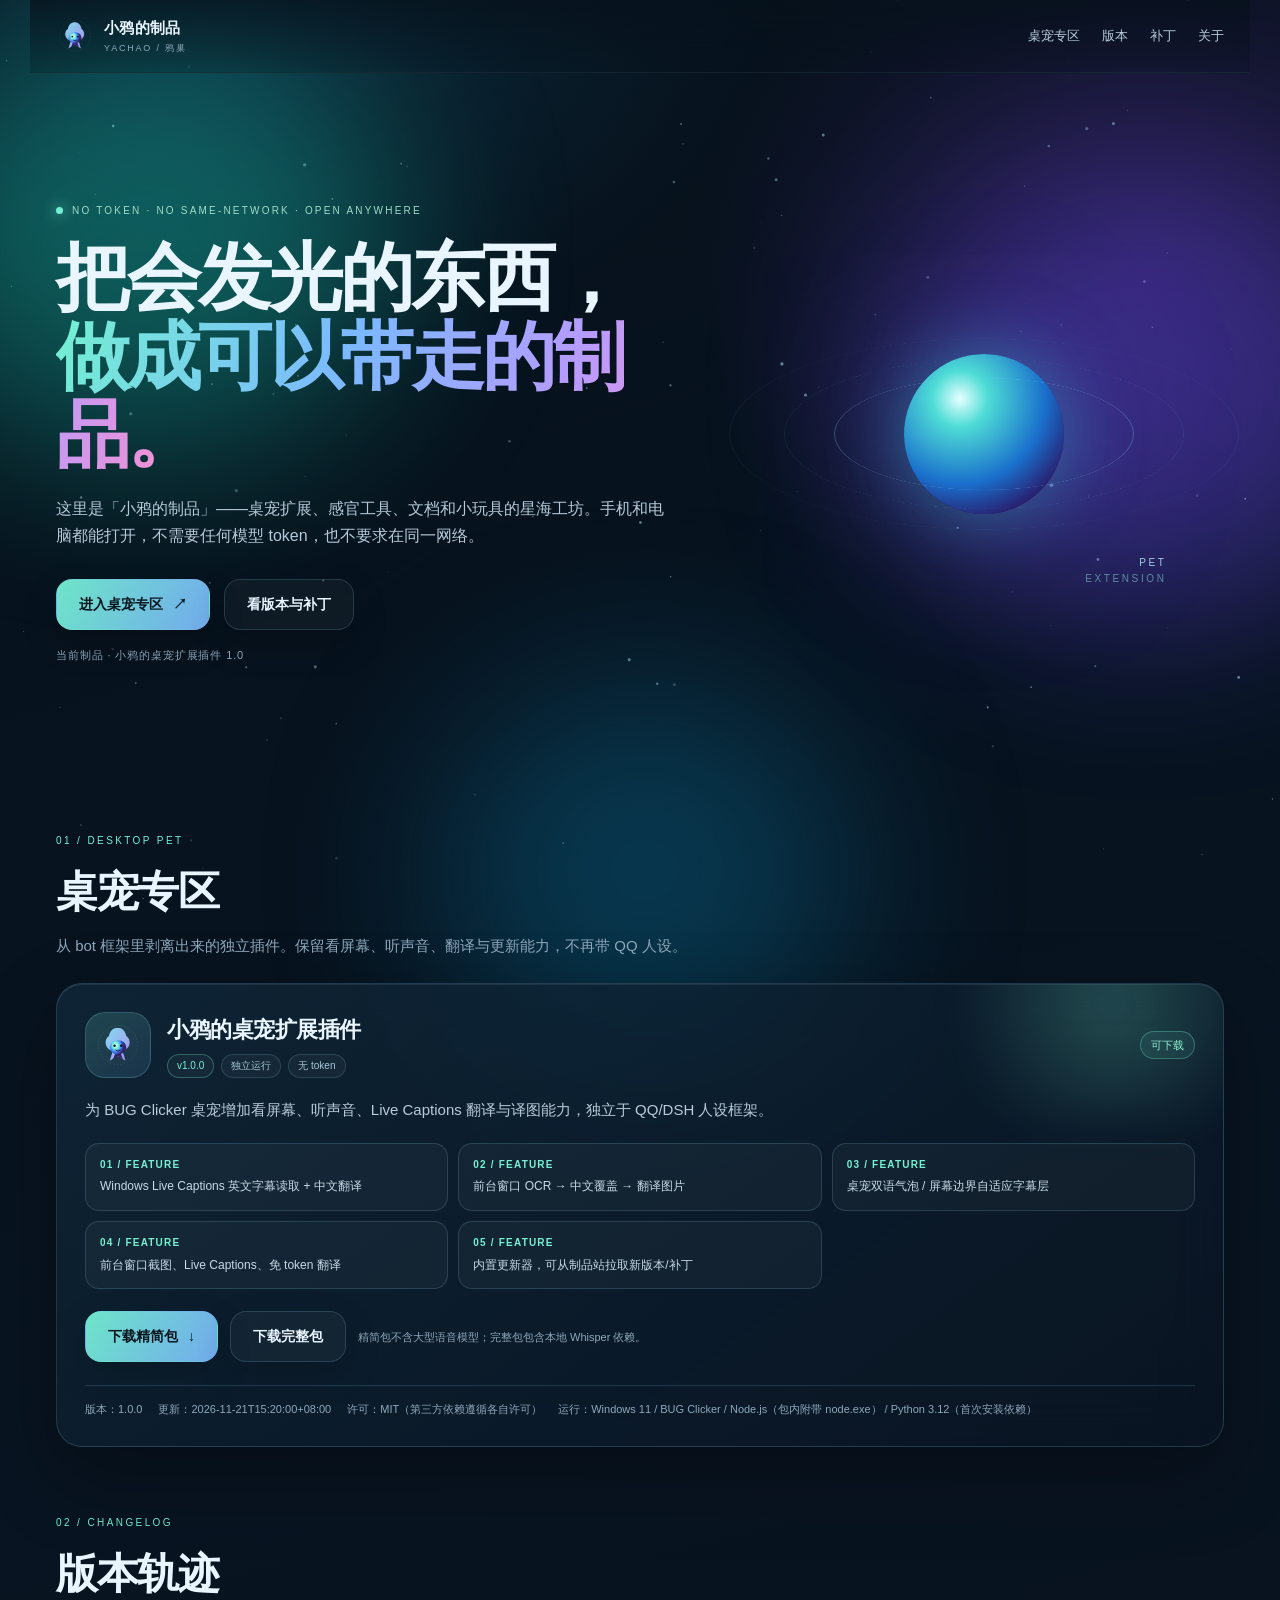
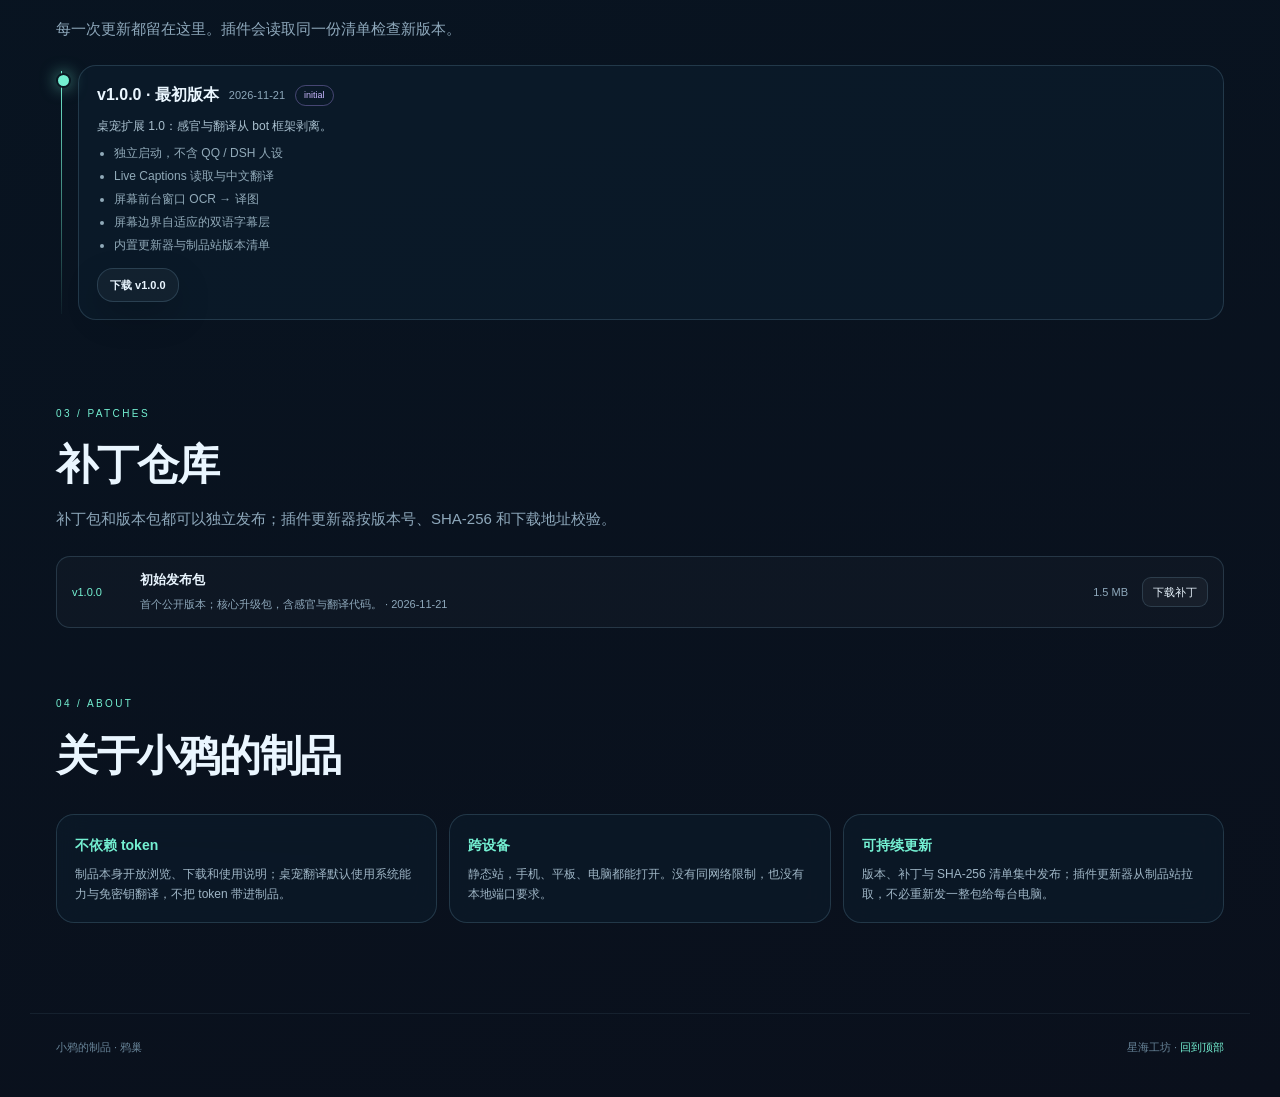
==== index.html @ c9c4d8b7 "deploy: 小鸦的制品 v1.0.0" ====
<!doctype html>
<html lang="zh-CN">
<head>
<meta charset="utf-8">
<meta name="viewport" content="width=device-width, initial-scale=1">
<title>小鸦的制品 · 鸦巢</title>
<meta name="description" content="小鸦的制品：桌宠扩展、感官工具与可带走的星海小物。无 token，手机和电脑都能打开。">
<link rel="icon" href="assets/logo.svg" type="image/svg+xml">
<link rel="stylesheet" href="styles.css">
</head>
<body>
<canvas id="stars" aria-hidden="true"></canvas>
<div class="aurora a1"></div><div class="aurora a2"></div><div class="aurora a3"></div>
<header class="nav">
  <a class="brand" href="#top"><img src="assets/logo.svg" alt=""><span>小鸦的制品<small>YACHAO / 鸦巢</small></span></a>
  <nav><a href="#pet">桌宠专区</a><a href="#versions">版本</a><a href="#patches">补丁</a><a href="#about">关于</a></nav>
</header>

<main id="top">
  <section class="hero">
    <div class="hero-copy">
      <div class="eyebrow"><span class="dot"></span>NO TOKEN · NO SAME-NETWORK · OPEN ANYWHERE</div>
      <h1>把会发光的东西，<br><em>做成可以带走的制品。</em></h1>
      <p class="lead">这里是「小鸦的制品」——桌宠扩展、感官工具、文档和小玩具的星海工坊。手机和电脑都能打开，不需要任何模型 token，也不要求在同一网络。</p>
      <div class="hero-actions">
        <a class="jelly primary" href="#pet">进入桌宠专区 <span>↗</span></a>
        <a class="jelly ghost" href="#versions">看版本与补丁</a>
      </div>
      <div class="micro">当前制品 · 小鸦的桌宠扩展插件 1.0</div>
    </div>
    <div class="hero-orb" aria-hidden="true">
      <div class="orb-core"></div><div class="orb-ring r1"></div><div class="orb-ring r2"></div><div class="orb-ring r3"></div>
      <div class="orb-label">PET<br><span>EXTENSION</span></div>
    </div>
  </section>

  <section id="pet" class="section">
    <div class="section-head"><div class="kicker">01 / DESKTOP PET</div><h2>桌宠专区</h2><p>从 bot 框架里剥离出来的独立插件。保留看屏幕、听声音、翻译与更新能力，不再带 QQ 人设。</p></div>
    <article class="plugin-card jelly-card">
      <div class="plugin-glow"></div>
      <div class="plugin-top">
        <div class="plugin-mark"><img src="assets/logo.svg" alt=""></div>
        <div class="plugin-title"><h3 id="pluginName">小鸦的桌宠扩展插件</h3><div class="pills"><span class="pill version">v<span id="pluginVersion">1.0.0</span></span><span class="pill">独立运行</span><span class="pill">无 token</span></div></div>
        <div class="plugin-state" id="pluginState">可下载</div>
      </div>
      <p class="plugin-summary" id="pluginSummary"></p>
      <div class="feature-grid" id="featureGrid"></div>
      <div class="download-row">
        <a class="jelly primary" id="downloadLite" href="#">下载精简包 <span>↓</span></a>
        <a class="jelly ghost" id="downloadFull" href="#">下载完整包</a>
        <span class="hint">精简包不含大型语音模型；完整包包含本地 Whisper 依赖。</span>
      </div>
      <div class="plugin-meta" id="pluginMeta"></div>
    </article>
  </section>

  <section id="versions" class="section">
    <div class="section-head"><div class="kicker">02 / CHANGELOG</div><h2>版本轨迹</h2><p>每一次更新都留在这里。插件会读取同一份清单检查新版本。</p></div>
    <div class="timeline" id="versionTimeline"></div>
  </section>

  <section id="patches" class="section">
    <div class="section-head"><div class="kicker">03 / PATCHES</div><h2>补丁仓库</h2><p>补丁包和版本包都可以独立发布；插件更新器按版本号、SHA-256 和下载地址校验。</p></div>
    <div class="patch-list" id="patchList"></div>
  </section>

  <section id="about" class="section about">
    <div class="section-head"><div class="kicker">04 / ABOUT</div><h2>关于小鸦的制品</h2></div>
    <div class="about-grid">
      <div class="glass"><strong>不依赖 token</strong><p>制品本身开放浏览、下载和使用说明；桌宠翻译默认使用系统能力与免密钥翻译，不把 token 带进制品。</p></div>
      <div class="glass"><strong>跨设备</strong><p>静态站，手机、平板、电脑都能打开。没有同网络限制，也没有本地端口要求。</p></div>
      <div class="glass"><strong>可持续更新</strong><p>版本、补丁与 SHA-256 清单集中发布；插件更新器从制品站拉取，不必重新发一整包给每台电脑。</p></div>
    </div>
  </section>
</main>
<footer class="footer"><span>小鸦的制品 · 鸦巢</span><span>星海工坊 · <a href="#top">回到顶部</a></span></footer>
<script src="app.js"></script>
</body>
</html>
---- styles.css ----
:root{
  --bg:#06111b; --bg2:#0a1826; --text:#eaf6ff; --muted:#8ea8bb;
  --line:rgba(160,220,255,.16); --glass:rgba(12,30,46,.58);
  --aqua:#74f0d2; --blue:#7cb8ff; --violet:#b59cff; --pink:#ff8fca;
  --jelly:cubic-bezier(.2,1.7,.35,1); --smooth:cubic-bezier(.16,1,.3,1);
}
*{box-sizing:border-box}html{scroll-behavior:smooth}
body{margin:0;background:radial-gradient(900px 600px at 18% 0%,#0c2b3c 0%,transparent 60%),radial-gradient(800px 700px at 90% 10%,#241b45 0%,transparent 58%),linear-gradient(165deg,var(--bg),#081421 50%,#0a101c);color:var(--text);font:15px/1.65 -apple-system,"Segoe UI","Microsoft YaHei",sans-serif;overflow-x:hidden}
#stars{position:fixed;inset:0;width:100%;height:100%;z-index:-3;opacity:.75;pointer-events:none}
.aurora{position:fixed;border-radius:50%;filter:blur(90px);opacity:.35;z-index:-2;pointer-events:none;animation:drift 16s ease-in-out infinite alternate}
.a1{width:520px;height:420px;left:-120px;top:4%;background:#1ad9c0}.a2{width:520px;height:460px;right:-120px;top:18%;background:#684cff;animation-delay:-6s}.a3{width:420px;height:380px;left:34%;bottom:-160px;background:#0a7da8;animation-delay:-10s}
@keyframes drift{from{transform:translate3d(-20px,10px,0) scale(1)}to{transform:translate3d(30px,-20px,0) scale(1.12)}}
a{color:inherit;text-decoration:none}
.nav{position:sticky;top:0;z-index:20;display:flex;justify-content:space-between;align-items:center;gap:20px;max-width:1220px;margin:0 auto;padding:16px 26px;backdrop-filter:blur(18px);background:linear-gradient(180deg,rgba(6,17,27,.72),rgba(6,17,27,.18));border-bottom:1px solid rgba(160,220,255,.08)}
.brand{display:flex;align-items:center;gap:10px;font-weight:700;letter-spacing:.02em}.brand img{width:38px;height:38px}.brand small{display:block;font-size:9px;letter-spacing:.2em;color:var(--muted);font-weight:500}
.nav nav{display:flex;gap:22px;font-size:13px;color:#b8cddd}.nav nav a{transition:color .25s}.nav nav a:hover{color:var(--aqua)}
main{max-width:1220px;margin:0 auto;padding:0 26px 80px}
.hero{min-height:78vh;display:grid;grid-template-columns:1.15fr .85fr;align-items:center;gap:40px;padding:60px 0 40px}
.eyebrow{display:flex;align-items:center;gap:9px;font-size:10px;letter-spacing:.22em;color:#9fdcca;margin-bottom:20px}.dot{width:7px;height:7px;border-radius:50%;background:var(--aqua);box-shadow:0 0 14px var(--aqua);animation:pulse 2.2s infinite}
@keyframes pulse{50%{transform:scale(.55);opacity:.5}}
h1{font-size:clamp(38px,6vw,74px);line-height:1.06;letter-spacing:-.04em;margin:0 0 22px;font-weight:800}h1 em{font-style:normal;background:linear-gradient(110deg,var(--aqua),var(--blue) 42%,var(--violet) 72%,var(--pink));-webkit-background-clip:text;background-clip:text;color:transparent}
.lead{color:#b5c9d8;max-width:620px;font-size:16px}
.hero-actions{display:flex;gap:14px;flex-wrap:wrap;margin:30px 0 16px}
.jelly{display:inline-flex;align-items:center;gap:10px;padding:13px 22px;border-radius:16px;border:1px solid var(--line);font-weight:650;font-size:14px;transition:transform .45s var(--jelly),box-shadow .35s,background .3s;background:rgba(255,255,255,.06);box-shadow:0 14px 35px rgba(0,0,0,.18);will-change:transform}
.jelly:hover{transform:translateY(-3px) scale(1.035);box-shadow:0 18px 45px rgba(60,220,210,.16)}.jelly:active{transform:scale(.96)}
.jelly.primary{background:linear-gradient(120deg,rgba(116,240,210,.95),rgba(124,184,255,.92));color:#06151c;border-color:transparent}
.jelly.ghost{background:rgba(255,255,255,.035)}
.micro{font-size:11px;color:var(--muted);letter-spacing:.08em}
.hero-orb{position:relative;height:380px;display:flex;align-items:center;justify-content:center;animation:float 7s ease-in-out infinite}
@keyframes float{50%{transform:translateY(-14px)}}
.orb-core{position:absolute;width:160px;height:160px;border-radius:50%;background:radial-gradient(circle at 35% 28%,#eaffff,#61d7d2 18%,#266dba 55%,#281c5e 80%);box-shadow:0 0 80px rgba(80,220,220,.4),0 0 180px rgba(120,90,255,.35);filter:saturate(1.2)}
.orb-ring{position:absolute;border-radius:50%;border:1px solid rgba(160,230,255,.25);transform:rotateX(68deg)}
.r1{width:300px;height:300px;animation:spin 18s linear infinite}.r2{width:400px;height:400px;border-style:dashed;opacity:.5;animation:spin 26s linear infinite reverse}.r3{width:510px;height:510px;opacity:.25;animation:spin 40s linear infinite}
@keyframes spin{to{transform:rotateX(68deg) rotateZ(360deg)}}
.orb-label{position:absolute;bottom:36px;right:12%;font-size:10px;letter-spacing:.26em;color:#9ccfe0;text-align:right}.orb-label span{color:#5f8ba3}
.section{padding:58px 0 10px}.section-head{max-width:720px;margin-bottom:24px}.kicker{font-size:10px;letter-spacing:.24em;color:var(--aqua);margin-bottom:8px}.section h2{font-size:clamp(28px,3.4vw,42px);margin:0 0 8px;letter-spacing:-.03em}.section-head p{color:var(--muted);margin:0}
.plugin-card{position:relative;overflow:hidden;border-radius:26px;padding:28px;background:linear-gradient(145deg,rgba(16,40,58,.78),rgba(9,20,34,.74));border:1px solid var(--line);box-shadow:0 30px 80px rgba(0,0,0,.3),inset 0 1px 0 rgba(255,255,255,.08);backdrop-filter:blur(24px)}
.plugin-glow{position:absolute;width:420px;height:240px;right:-100px;top:-100px;background:radial-gradient(circle,rgba(116,240,210,.24),transparent 65%);filter:blur(20px);pointer-events:none}
.plugin-top{display:flex;align-items:center;gap:16px;position:relative}.plugin-mark{width:66px;height:66px;border-radius:20px;background:linear-gradient(145deg,rgba(116,240,210,.18),rgba(124,184,255,.12));border:1px solid rgba(160,230,255,.18);display:grid;place-items:center}.plugin-mark img{width:48px}
.plugin-title h3{margin:0 0 5px;font-size:22px;letter-spacing:-.02em}.pills{display:flex;gap:7px;flex-wrap:wrap}.pill{font-size:10px;color:#a8c8d8;border:1px solid var(--line);background:rgba(255,255,255,.04);padding:3px 9px;border-radius:999px}.pill.version{color:var(--aqua);border-color:rgba(116,240,210,.3)}
.plugin-state{margin-left:auto;font-size:11px;color:#8ef0d1;border:1px solid rgba(116,240,210,.3);border-radius:999px;padding:4px 10px;background:rgba(116,240,210,.08)}
.plugin-summary{position:relative;color:#b7ccd9;max-width:820px;margin:20px 0}
.feature-grid{display:grid;grid-template-columns:repeat(3,1fr);gap:10px;margin:18px 0 22px}.feature{background:rgba(255,255,255,.035);border:1px solid var(--line);border-radius:14px;padding:13px 14px;font-size:12px;color:#c7dbe6;transition:transform .4s var(--smooth),background .3s}.feature:hover{transform:translateY(-2px);background:rgba(255,255,255,.06)}.feature b{display:block;color:var(--aqua);font-size:10px;letter-spacing:.12em;margin-bottom:4px}
.download-row{display:flex;align-items:center;gap:12px;flex-wrap:wrap}.hint{font-size:11px;color:var(--muted)}
.plugin-meta{position:relative;border-top:1px solid var(--line);margin-top:22px;padding-top:14px;font-size:11px;color:var(--muted);display:flex;gap:16px;flex-wrap:wrap}
.timeline{position:relative;padding-left:22px}.timeline:before{content:"";position:absolute;left:5px;top:6px;bottom:6px;width:1px;background:linear-gradient(var(--aqua),rgba(116,240,210,.05))}
.v-item{position:relative;margin:0 0 18px}.v-item:before{content:"";position:absolute;left:-22px;top:8px;width:11px;height:11px;border-radius:50%;background:var(--aqua);box-shadow:0 0 16px rgba(116,240,210,.6);border:2px solid #0a1722}
.v-card{border:1px solid var(--line);background:rgba(13,31,47,.56);border-radius:18px;padding:16px 18px;transition:transform .45s var(--smooth),border-color .3s}.v-card:hover{transform:translateX(4px);border-color:rgba(116,240,210,.32)}
.v-head{display:flex;align-items:center;gap:10px;flex-wrap:wrap}.v-head h3{margin:0;font-size:16px}.v-date{font-size:11px;color:var(--muted)}.v-type{font-size:9px;border:1px solid rgba(181,156,255,.35);color:#c9b8ff;border-radius:999px;padding:2px 8px}
.v-card p{color:#a9c0cf;font-size:12px;margin:8px 0}.v-changes{margin:8px 0 0;padding-left:17px;color:#91aab9;font-size:12px}.v-changes li{margin:3px 0}
.patch-list{display:grid;gap:10px}.patch-row{display:flex;align-items:center;gap:14px;flex-wrap:wrap;border:1px solid var(--line);background:rgba(255,255,255,.025);border-radius:14px;padding:12px 15px;transition:transform .35s var(--smooth),background .3s}.patch-row:hover{transform:translateY(-2px);background:rgba(255,255,255,.05)}
.patch-id{font-size:11px;color:var(--aqua);min-width:54px}.patch-main{flex:1;min-width:220px}.patch-main strong{font-size:13px;display:block}.patch-main span{font-size:11px;color:var(--muted)}.patch-size{font-size:11px;color:var(--muted)}.patch-dl{font-size:11px;border:1px solid var(--line);padding:5px 10px;border-radius:9px;background:rgba(255,255,255,.04)}
.about-grid{display:grid;grid-template-columns:repeat(3,1fr);gap:12px}.glass{border:1px solid var(--line);border-radius:18px;padding:18px;background:rgba(13,31,47,.5);backdrop-filter:blur(16px)}.glass strong{font-size:14px;color:var(--aqua)}.glass p{font-size:12px;color:#9fb6c6;margin:7px 0 0}
.footer{max-width:1220px;margin:0 auto;padding:24px 26px 40px;display:flex;justify-content:space-between;color:#688498;font-size:11px;border-top:1px solid rgba(160,220,255,.08)}.footer a{color:var(--aqua)}
.reveal{opacity:0;transform:translateY(18px);transition:opacity .8s var(--smooth),transform .8s var(--smooth)}.reveal.in{opacity:1;transform:none}
@media(max-width:900px){.hero{grid-template-columns:1fr;min-height:auto;padding-top:40px}.hero-orb{height:280px;order:-1}.feature-grid,.about-grid{grid-template-columns:1fr}.plugin-top{align-items:flex-start;flex-wrap:wrap}.plugin-state{margin-left:0}.nav nav{gap:12px;font-size:12px}.brand small{display:none}}
@media(max-width:520px){main{padding:0 16px 60px}.nav{padding:12px 16px}.nav nav a:nth-child(3){display:none}.hero-actions .jelly{width:100%;justify-content:center}h1{font-size:42px}}
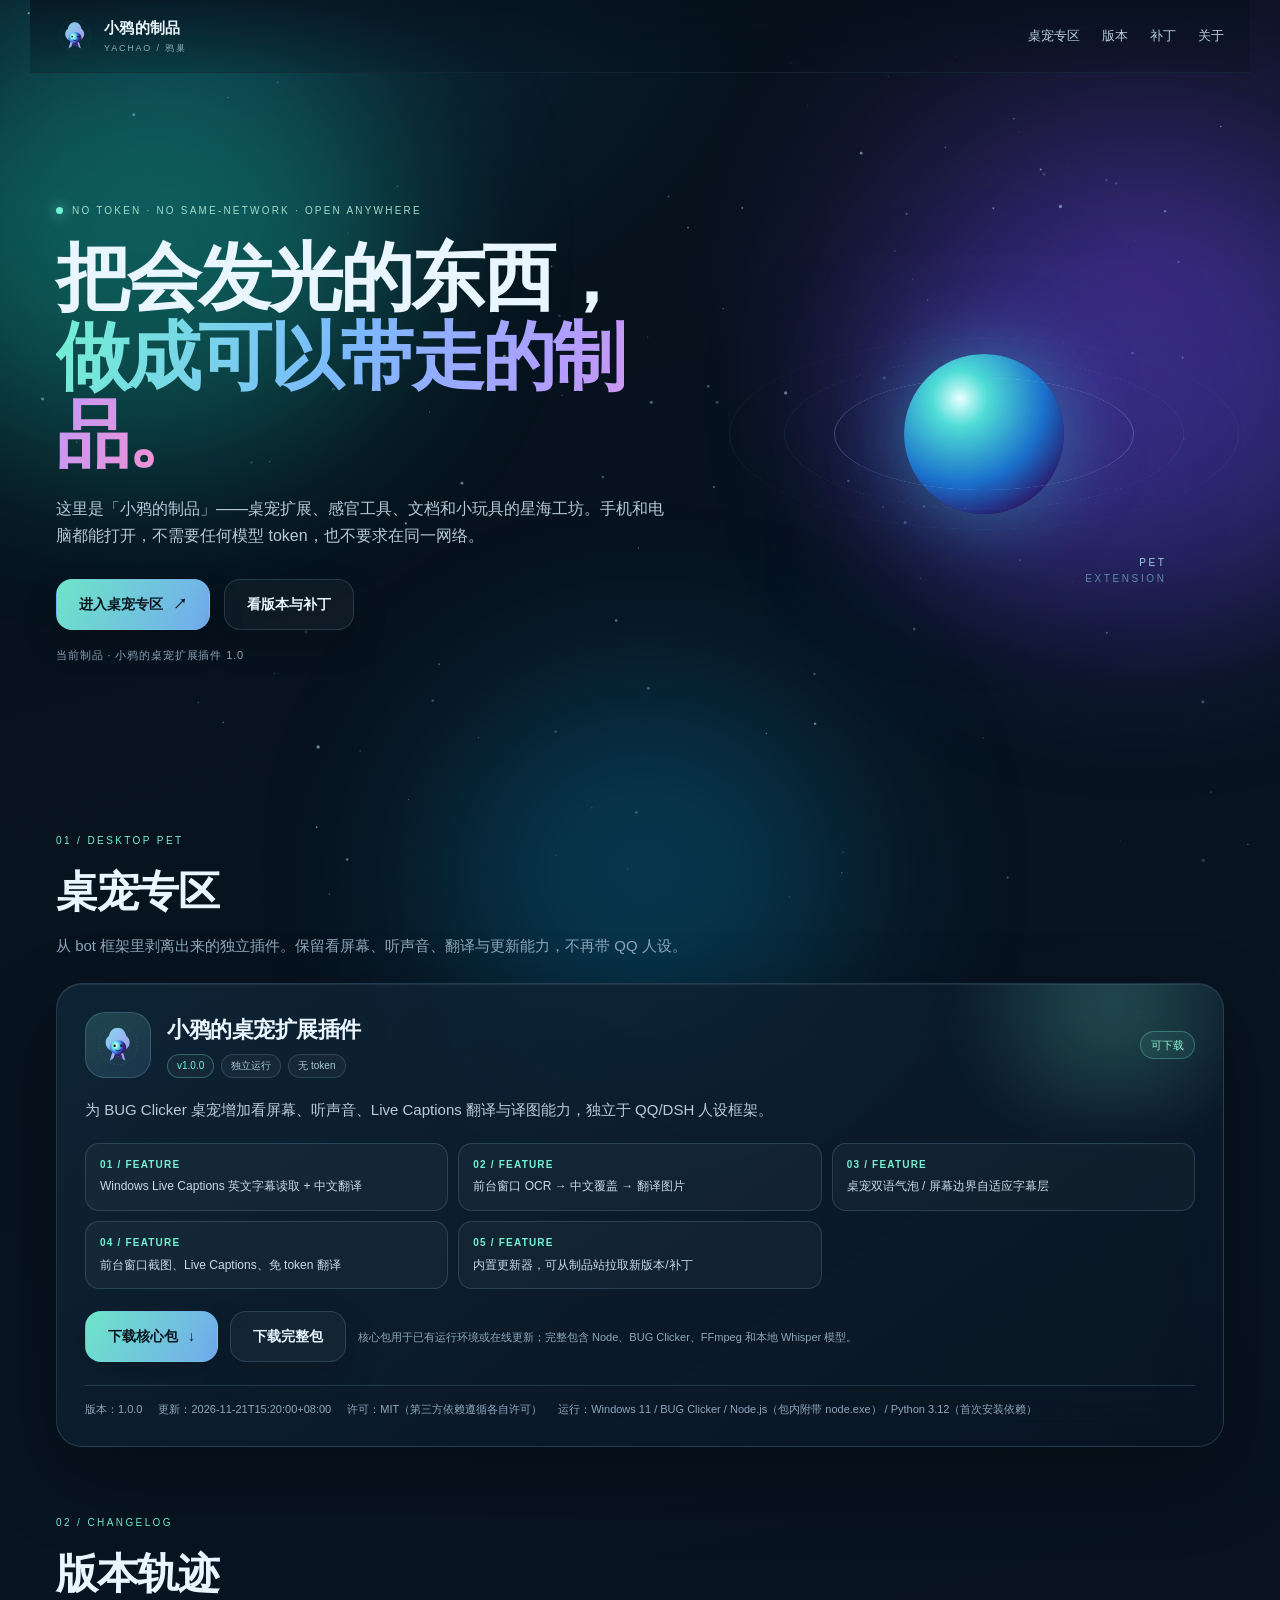
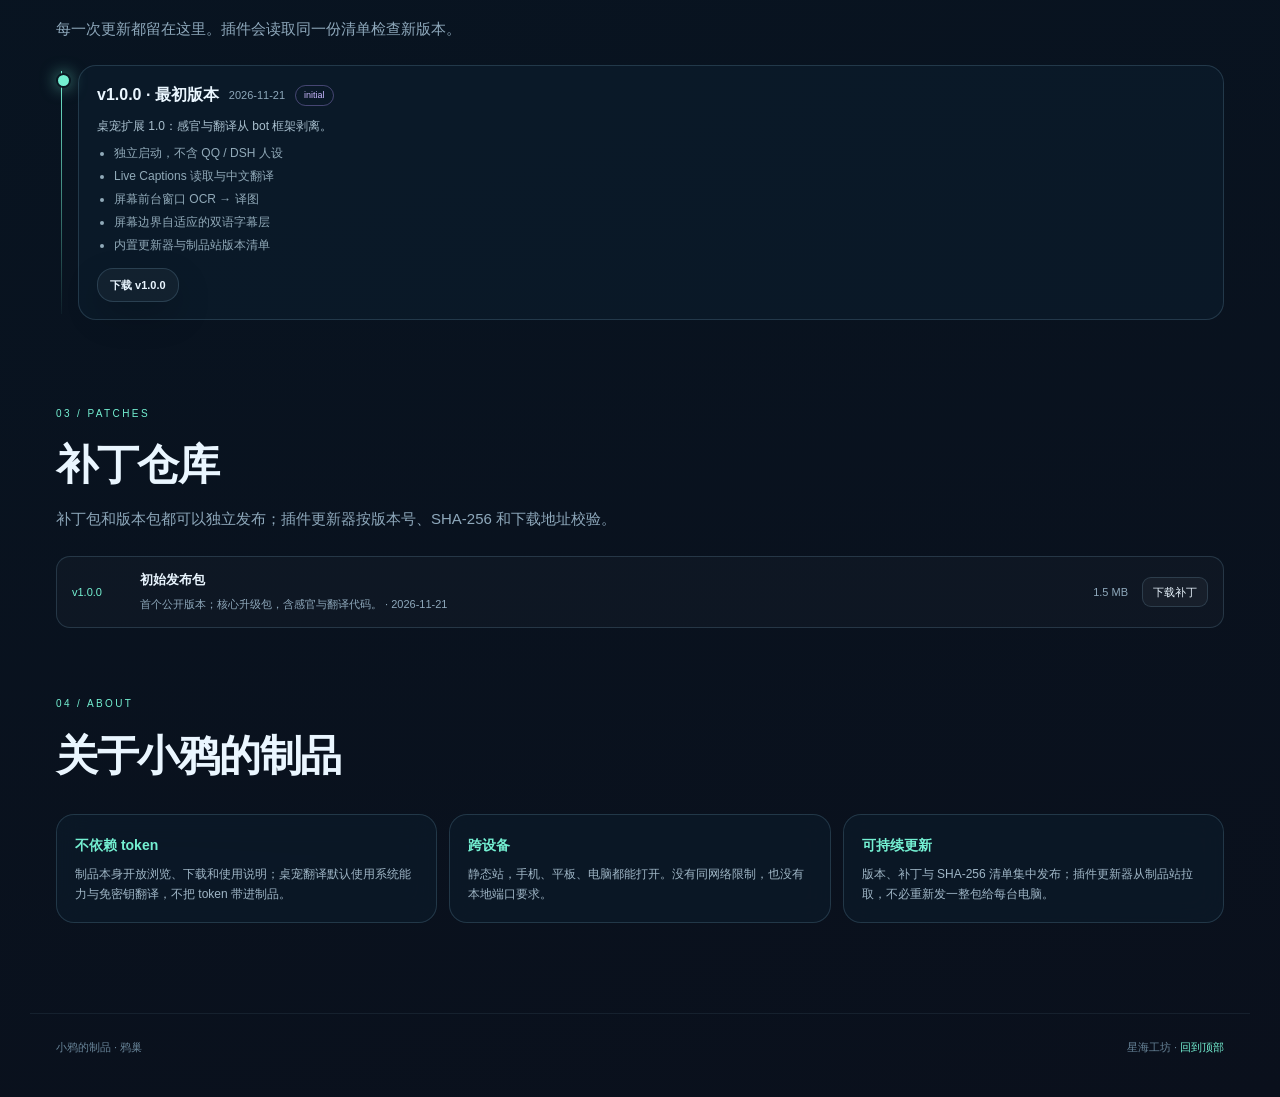
==== commit a9b85bce: "update: download labels" ====
--- a/index.html
+++ b/index.html
@@ -1,4 +1,4 @@
-<!doctype html>
+﻿<!doctype html>
 <html lang="zh-CN">
 <head>
 <meta charset="utf-8">
@@ -46,9 +46,9 @@
       <p class="plugin-summary" id="pluginSummary"></p>
       <div class="feature-grid" id="featureGrid"></div>
       <div class="download-row">
-        <a class="jelly primary" id="downloadLite" href="#">下载精简包 <span>↓</span></a>
+        <a class="jelly primary" id="downloadLite" href="#">下载核心包 <span>↓</span></a>
         <a class="jelly ghost" id="downloadFull" href="#">下载完整包</a>
-        <span class="hint">精简包不含大型语音模型；完整包包含本地 Whisper 依赖。</span>
+        <span class="hint">核心包用于已有运行环境或在线更新；完整包含 Node、BUG Clicker、FFmpeg 和本地 Whisper 模型。</span>
       </div>
       <div class="plugin-meta" id="pluginMeta"></div>
     </article>
@@ -77,3 +77,4 @@
 <script src="app.js"></script>
 </body>
 </html>
+
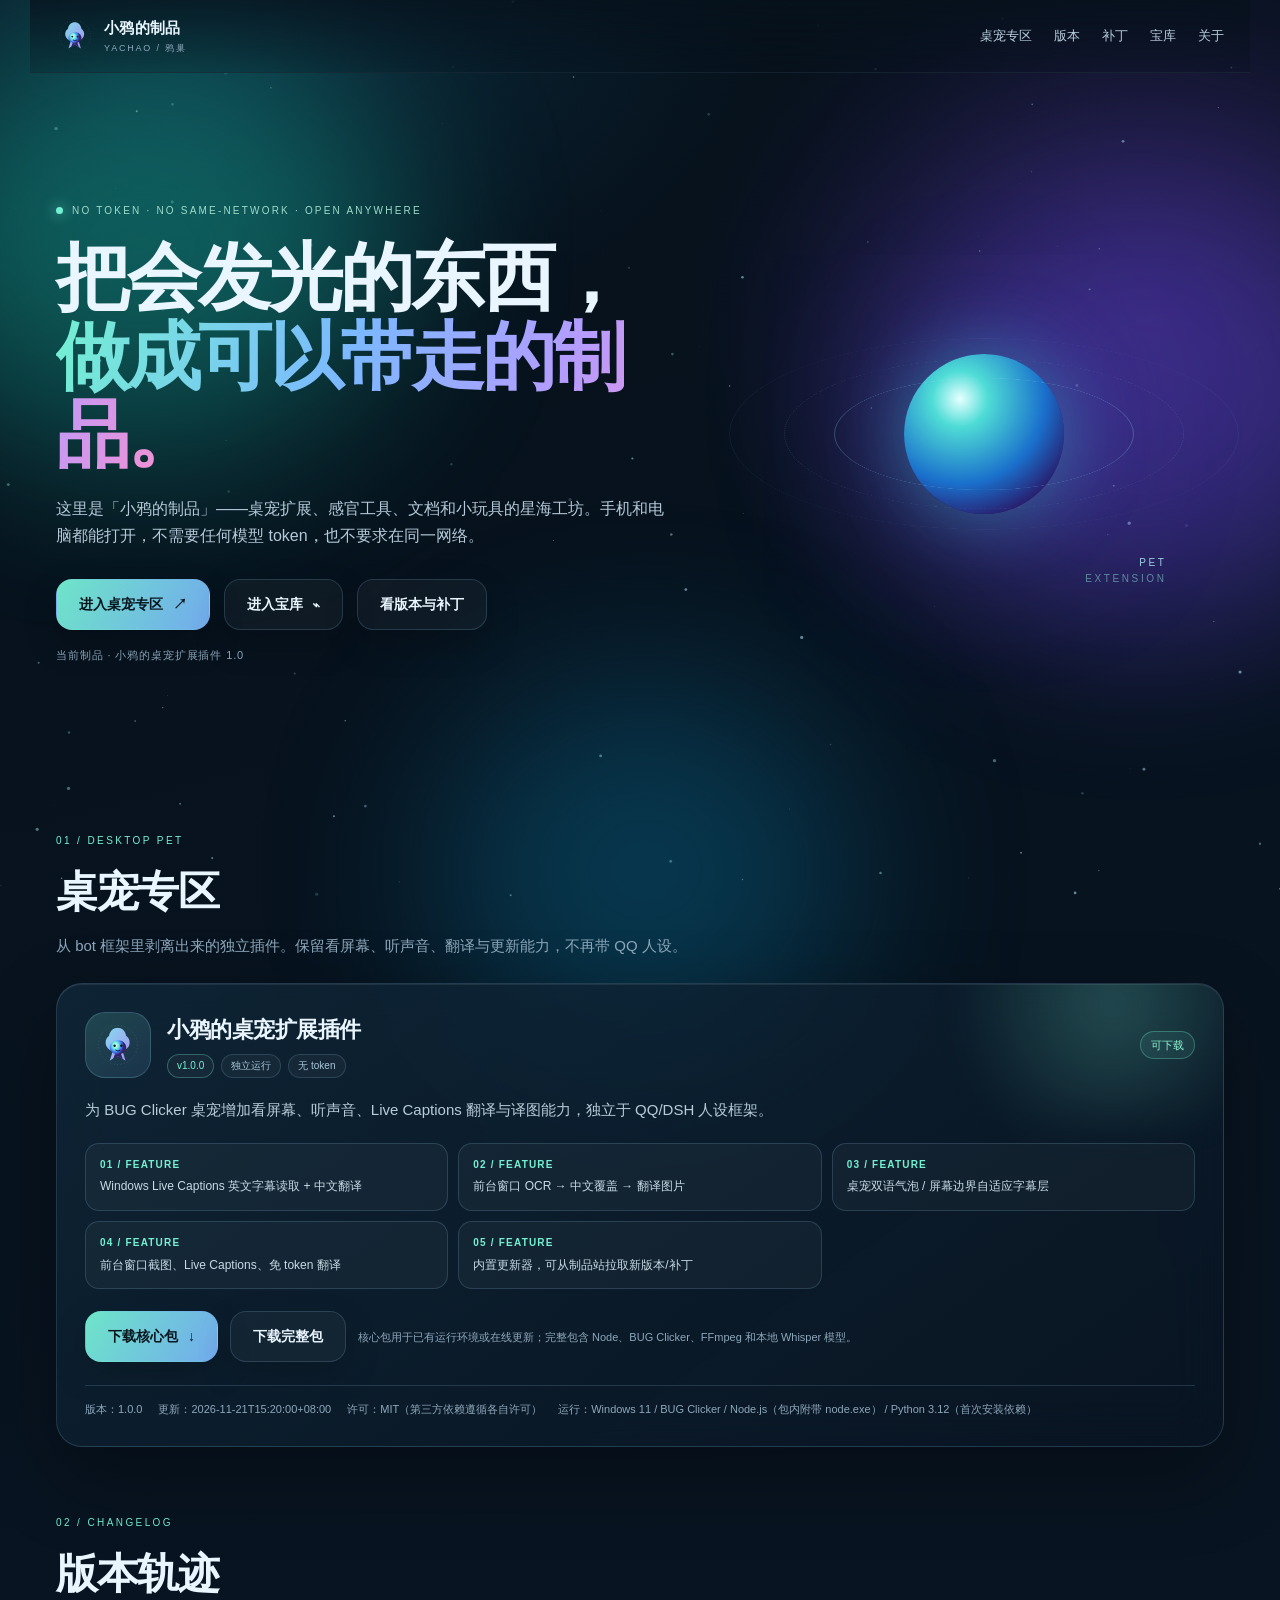
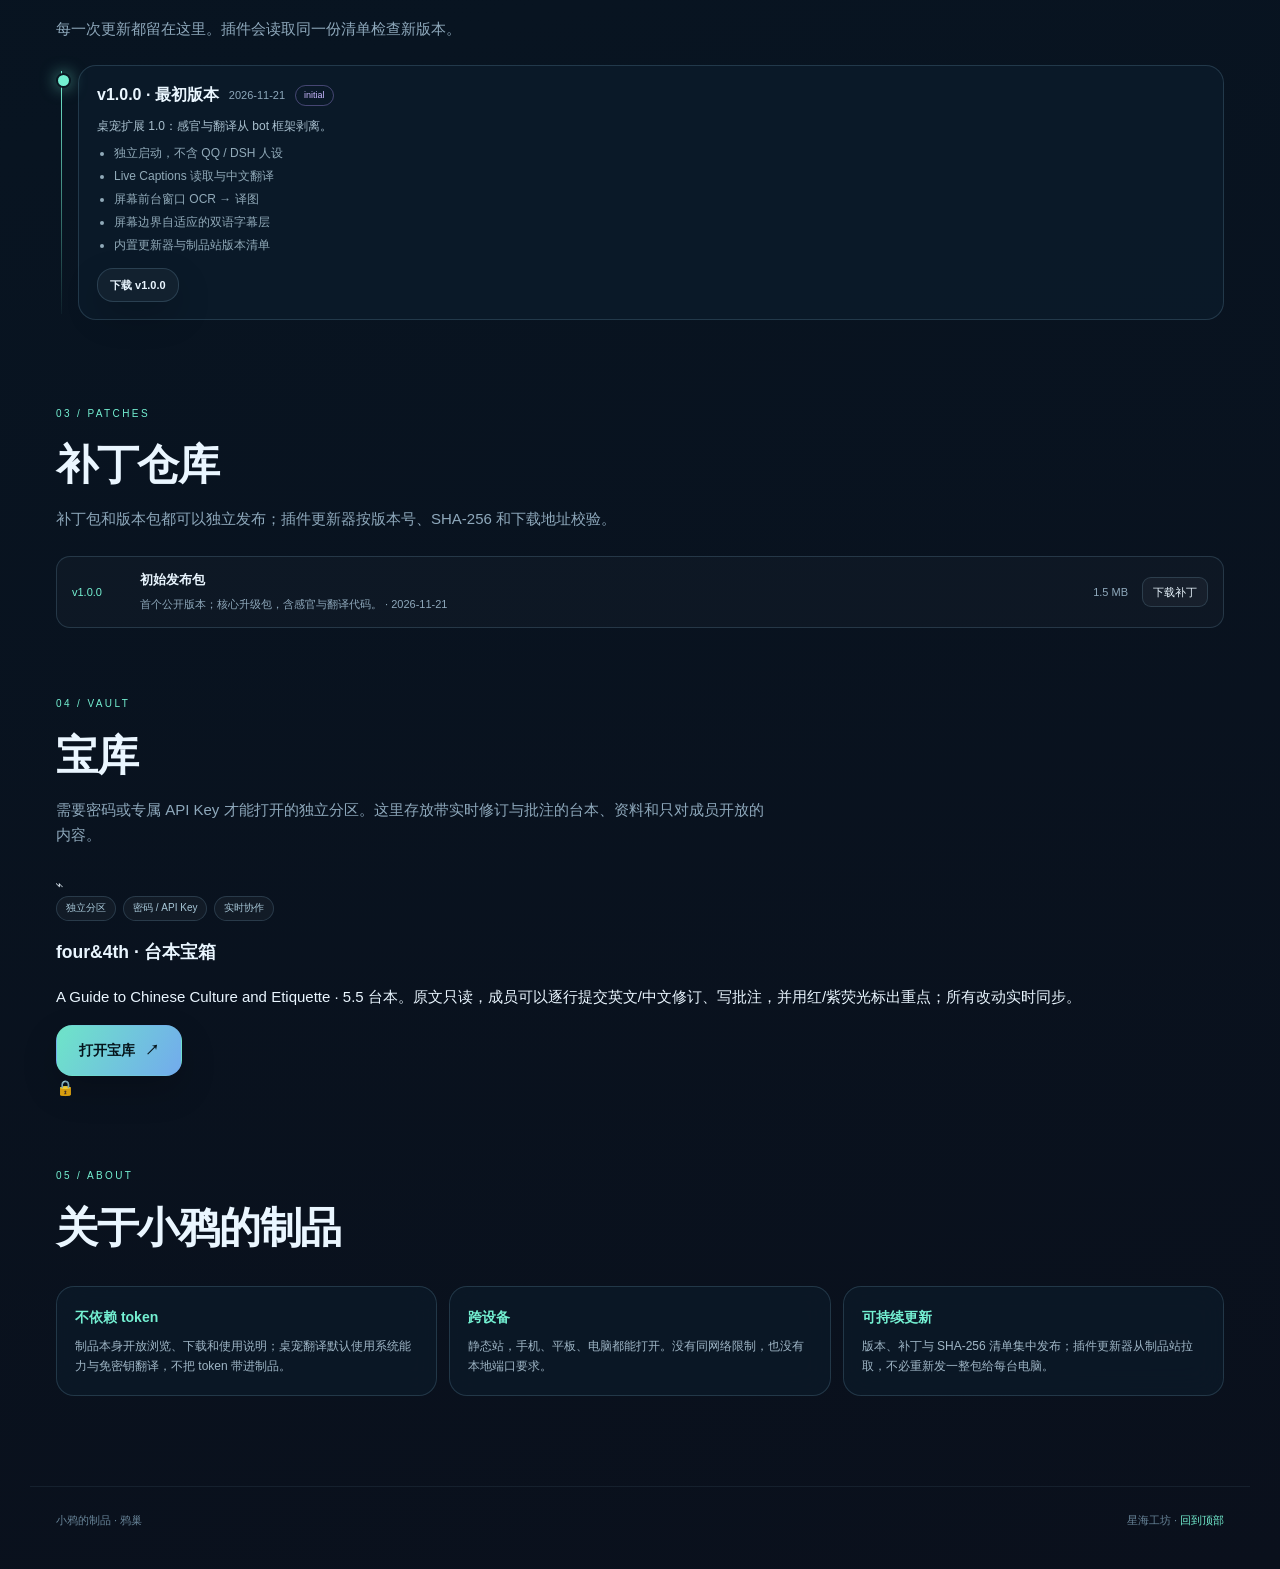
==== commit 796b8863: "Deploy vault navigation and layout" ====
--- a/index.html
+++ b/index.html
@@ -1,4 +1,4 @@
-﻿<!doctype html>
+<!doctype html>
 <html lang="zh-CN">
 <head>
 <meta charset="utf-8">
@@ -13,7 +13,7 @@
 <div class="aurora a1"></div><div class="aurora a2"></div><div class="aurora a3"></div>
 <header class="nav">
   <a class="brand" href="#top"><img src="assets/logo.svg" alt=""><span>小鸦的制品<small>YACHAO / 鸦巢</small></span></a>
-  <nav><a href="#pet">桌宠专区</a><a href="#versions">版本</a><a href="#patches">补丁</a><a href="#about">关于</a></nav>
+  <nav><a href="#pet">桌宠专区</a><a href="#versions">版本</a><a href="#patches">补丁</a><a href="vault/">宝库</a><a href="#about">关于</a></nav>
 </header>
 
 <main id="top">
@@ -24,6 +24,7 @@
       <p class="lead">这里是「小鸦的制品」——桌宠扩展、感官工具、文档和小玩具的星海工坊。手机和电脑都能打开，不需要任何模型 token，也不要求在同一网络。</p>
       <div class="hero-actions">
         <a class="jelly primary" href="#pet">进入桌宠专区 <span>↗</span></a>
+        <a class="jelly ghost" href="vault/">进入宝库 <span>⌁</span></a>
         <a class="jelly ghost" href="#versions">看版本与补丁</a>
       </div>
       <div class="micro">当前制品 · 小鸦的桌宠扩展插件 1.0</div>
@@ -64,8 +65,22 @@
     <div class="patch-list" id="patchList"></div>
   </section>
 
+  <section id="vault" class="section vault-section">
+    <div class="section-head"><div class="kicker">04 / VAULT</div><h2>宝库</h2><p>需要密码或专属 API Key 才能打开的独立分区。这里存放带实时修订与批注的台本、资料和只对成员开放的内容。</p></div>
+    <div class="vault-teaser jelly-card">
+      <div class="vault-teaser-mark" aria-hidden="true">⌁</div>
+      <div class="vault-teaser-body">
+        <div class="pills"><span class="pill">独立分区</span><span class="pill">密码 / API Key</span><span class="pill">实时协作</span></div>
+        <h3>four&amp;4th · 台本宝箱</h3>
+        <p>A Guide to Chinese Culture and Etiquette · 5.5 台本。原文只读，成员可以逐行提交英文/中文修订、写批注，并用红/紫荧光标出重点；所有改动实时同步。</p>
+        <a class="jelly primary" href="vault/">打开宝库 <span>↗</span></a>
+      </div>
+      <div class="vault-teaser-lock">🔒</div>
+    </div>
+  </section>
+
   <section id="about" class="section about">
-    <div class="section-head"><div class="kicker">04 / ABOUT</div><h2>关于小鸦的制品</h2></div>
+    <div class="section-head"><div class="kicker">05 / ABOUT</div><h2>关于小鸦的制品</h2></div>
     <div class="about-grid">
       <div class="glass"><strong>不依赖 token</strong><p>制品本身开放浏览、下载和使用说明；桌宠翻译默认使用系统能力与免密钥翻译，不把 token 带进制品。</p></div>
       <div class="glass"><strong>跨设备</strong><p>静态站，手机、平板、电脑都能打开。没有同网络限制，也没有本地端口要求。</p></div>
@@ -77,4 +92,4 @@
 <script src="app.js"></script>
 </body>
 </html>
-
+
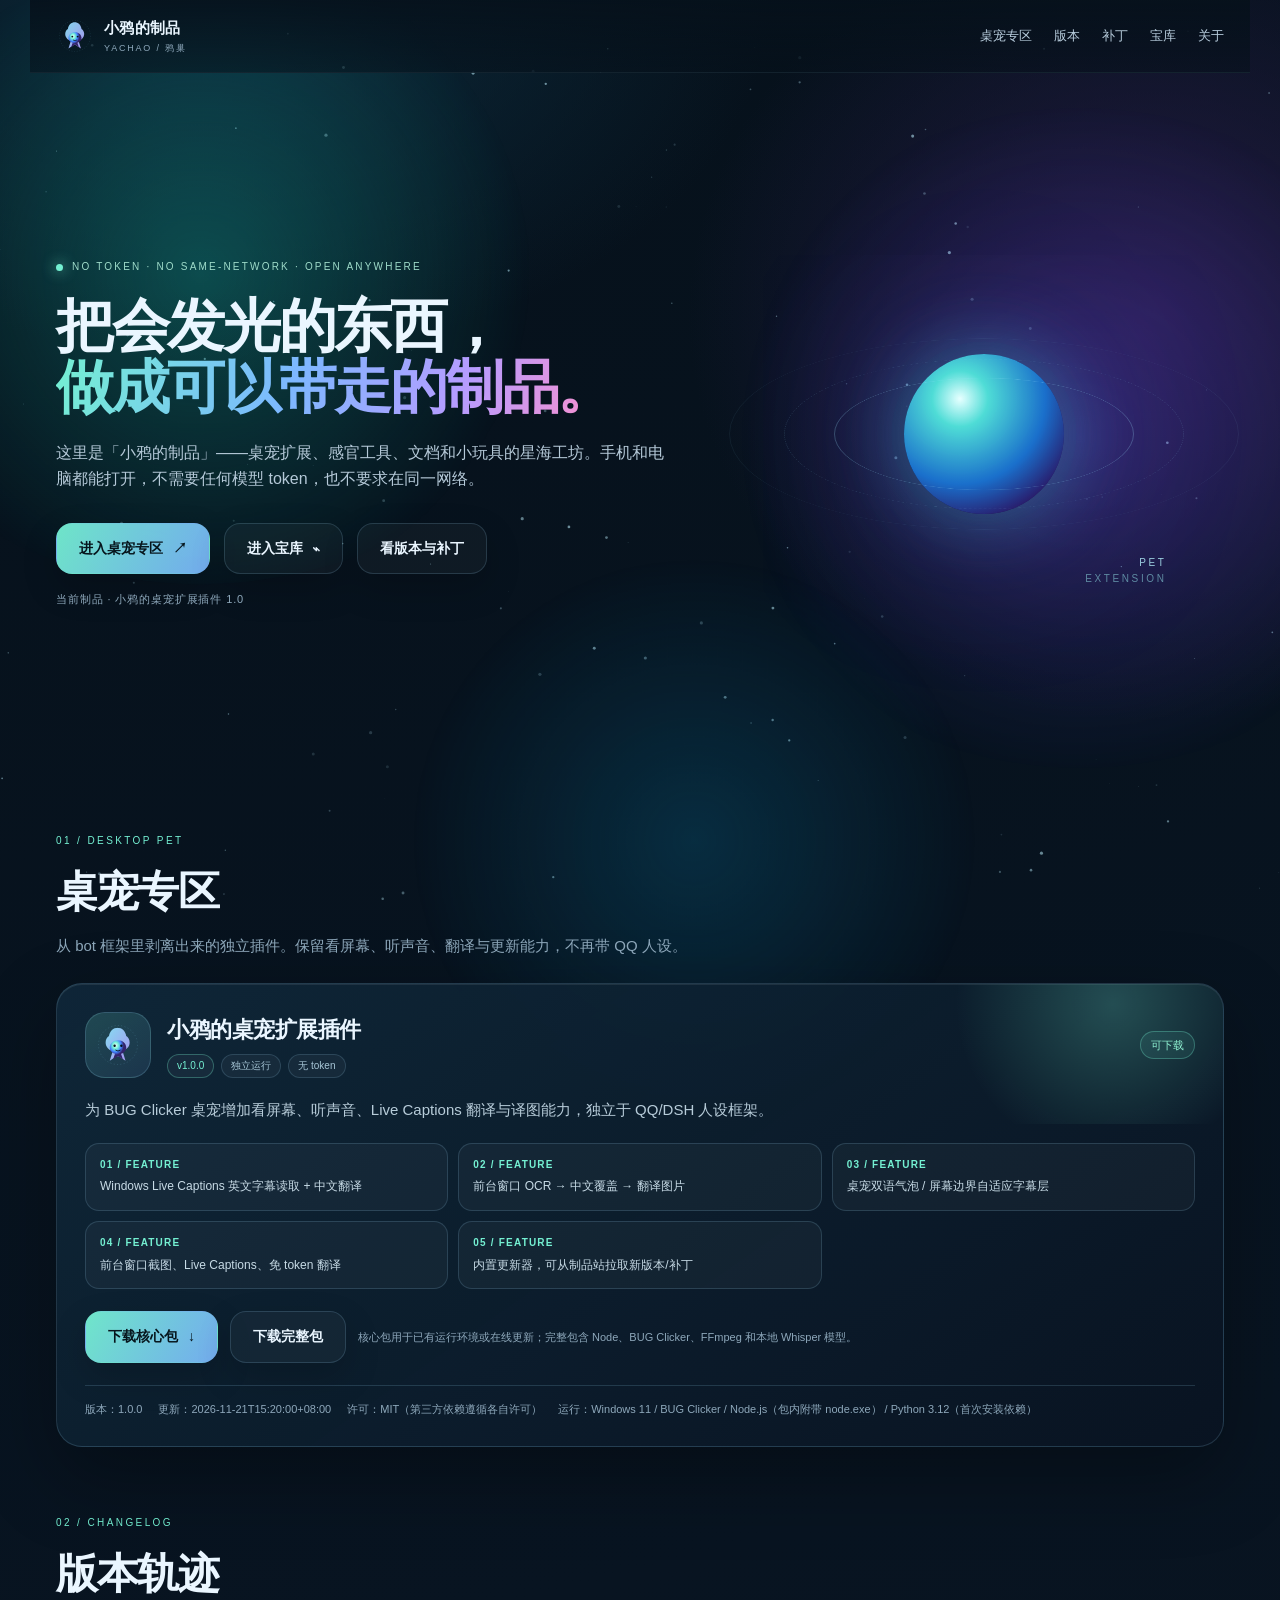
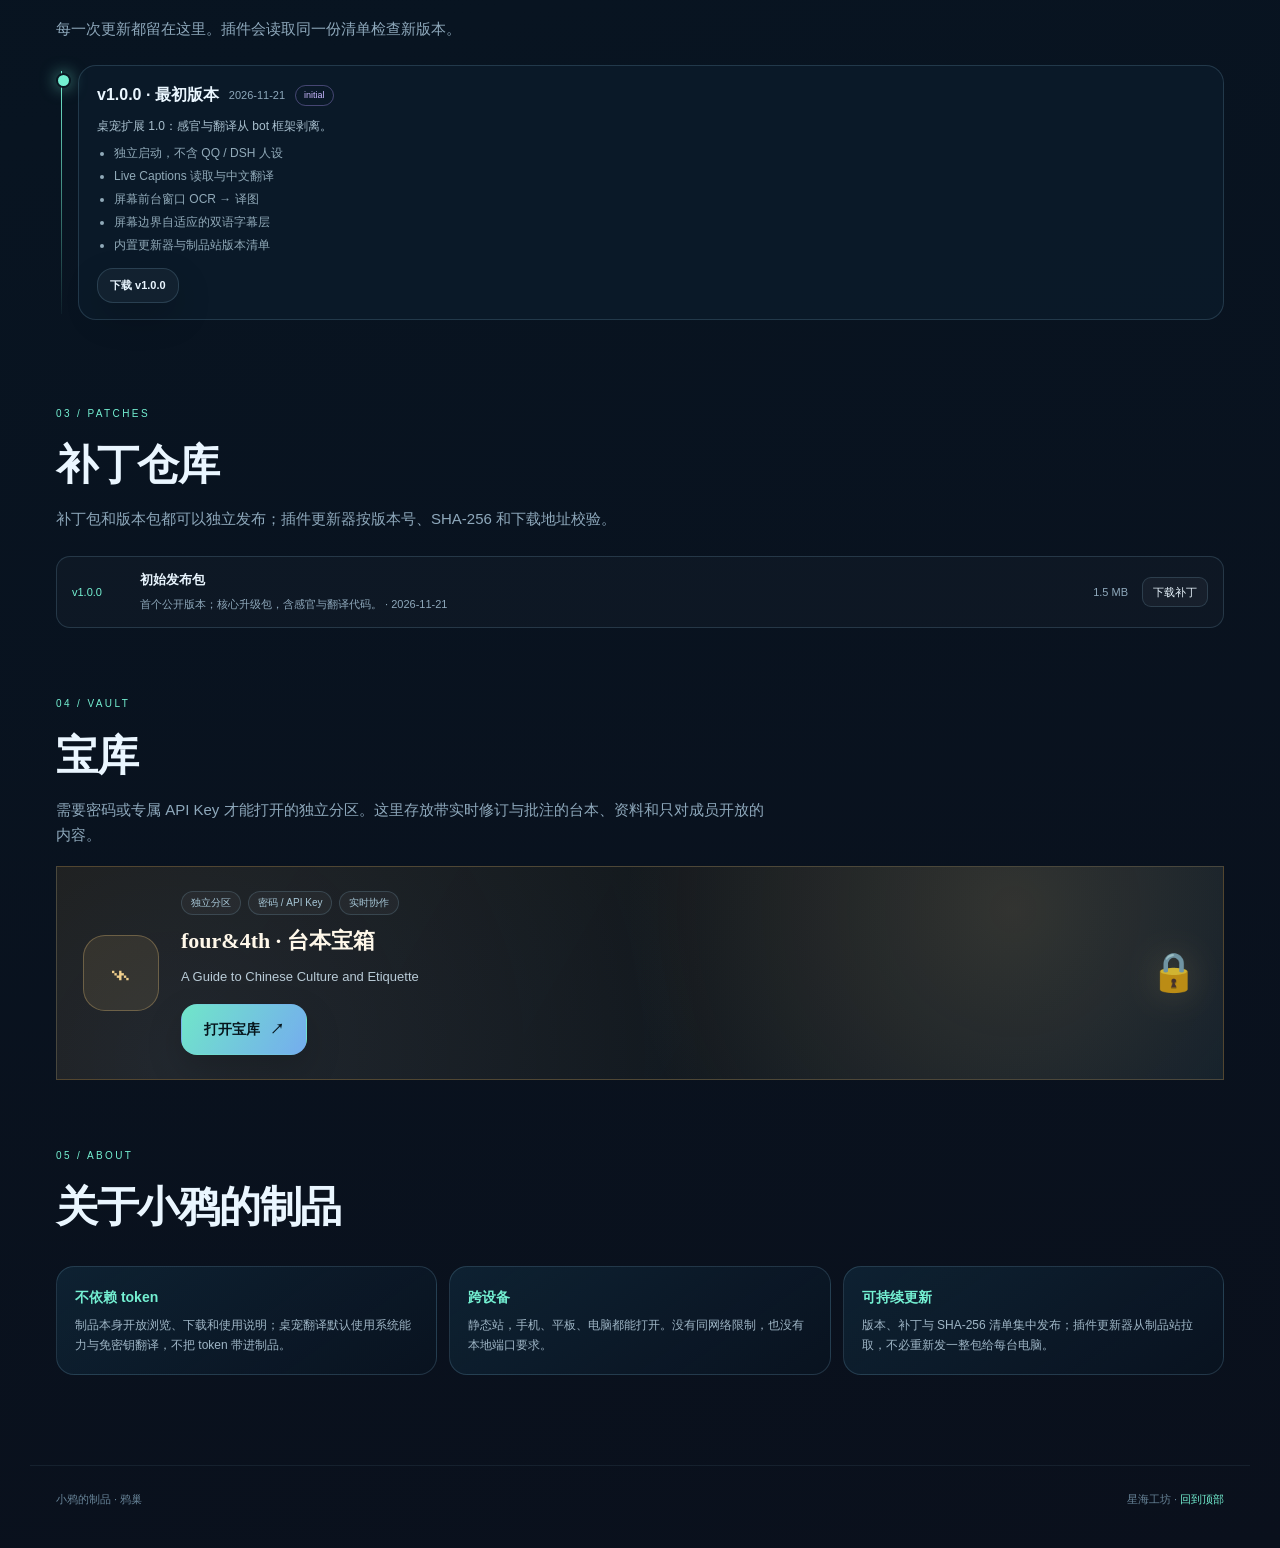
==== commit d7d844da: "Remove 5.5 label from vault teaser Remove 5.5 label from vault teaser" ====
--- a/index.html
+++ b/index.html
@@ -72,7 +72,7 @@
       <div class="vault-teaser-body">
         <div class="pills"><span class="pill">独立分区</span><span class="pill">密码 / API Key</span><span class="pill">实时协作</span></div>
         <h3>four&amp;4th · 台本宝箱</h3>
-        <p>A Guide to Chinese Culture and Etiquette · 5.5 台本。原文只读，成员可以逐行提交英文/中文修订、写批注，并用红/紫荧光标出重点；所有改动实时同步。</p>
+        <p>A Guide to Chinese Culture and Etiquette</p>
         <a class="jelly primary" href="vault/">打开宝库 <span>↗</span></a>
       </div>
       <div class="vault-teaser-lock">🔒</div>
--- a/styles.css
+++ b/styles.css
@@ -7,11 +7,11 @@
 *{box-sizing:border-box}html{scroll-behavior:smooth}
 body{margin:0;background:radial-gradient(900px 600px at 18% 0%,#0c2b3c 0%,transparent 60%),radial-gradient(800px 700px at 90% 10%,#241b45 0%,transparent 58%),linear-gradient(165deg,var(--bg),#081421 50%,#0a101c);color:var(--text);font:15px/1.65 -apple-system,"Segoe UI","Microsoft YaHei",sans-serif;overflow-x:hidden}
 #stars{position:fixed;inset:0;width:100%;height:100%;z-index:-3;opacity:.75;pointer-events:none}
-.aurora{position:fixed;border-radius:50%;filter:blur(90px);opacity:.35;z-index:-2;pointer-events:none;animation:drift 16s ease-in-out infinite alternate}
-.a1{width:520px;height:420px;left:-120px;top:4%;background:#1ad9c0}.a2{width:520px;height:460px;right:-120px;top:18%;background:#684cff;animation-delay:-6s}.a3{width:420px;height:380px;left:34%;bottom:-160px;background:#0a7da8;animation-delay:-10s}
+.aurora{position:fixed;border-radius:50%;opacity:.5;z-index:-2;pointer-events:none;animation:drift 20s ease-in-out infinite alternate;will-change:transform;background:radial-gradient(circle at center,var(--aurora-color) 0%,transparent 68%)}
+.a1{width:760px;height:620px;left:-180px;top:-4%;--aurora-color:rgba(26,217,192,.55)}.a2{width:760px;height:660px;right:-180px;top:12%;--aurora-color:rgba(104,76,255,.5);animation-delay:-6s}.a3{width:620px;height:560px;left:30%;bottom:-220px;--aurora-color:rgba(10,125,168,.5);animation-delay:-10s}
 @keyframes drift{from{transform:translate3d(-20px,10px,0) scale(1)}to{transform:translate3d(30px,-20px,0) scale(1.12)}}
 a{color:inherit;text-decoration:none}
-.nav{position:sticky;top:0;z-index:20;display:flex;justify-content:space-between;align-items:center;gap:20px;max-width:1220px;margin:0 auto;padding:16px 26px;backdrop-filter:blur(18px);background:linear-gradient(180deg,rgba(6,17,27,.72),rgba(6,17,27,.18));border-bottom:1px solid rgba(160,220,255,.08)}
+.nav{position:sticky;top:0;z-index:20;display:flex;justify-content:space-between;align-items:center;gap:20px;max-width:1220px;margin:0 auto;padding:16px 26px;background:linear-gradient(180deg,rgba(6,17,27,.9),rgba(6,17,27,.55));border-bottom:1px solid rgba(160,220,255,.08)}
 .brand{display:flex;align-items:center;gap:10px;font-weight:700;letter-spacing:.02em}.brand img{width:38px;height:38px}.brand small{display:block;font-size:9px;letter-spacing:.2em;color:var(--muted);font-weight:500}
 .nav nav{display:flex;gap:22px;font-size:13px;color:#b8cddd}.nav nav a{transition:color .25s}.nav nav a:hover{color:var(--aqua)}
 main{max-width:1220px;margin:0 auto;padding:0 26px 80px}
@@ -21,7 +21,7 @@
 h1{font-size:clamp(38px,6vw,74px);line-height:1.06;letter-spacing:-.04em;margin:0 0 22px;font-weight:800}h1 em{font-style:normal;background:linear-gradient(110deg,var(--aqua),var(--blue) 42%,var(--violet) 72%,var(--pink));-webkit-background-clip:text;background-clip:text;color:transparent}
 .lead{color:#b5c9d8;max-width:620px;font-size:16px}
 .hero-actions{display:flex;gap:14px;flex-wrap:wrap;margin:30px 0 16px}
-.jelly{display:inline-flex;align-items:center;gap:10px;padding:13px 22px;border-radius:16px;border:1px solid var(--line);font-weight:650;font-size:14px;transition:transform .45s var(--jelly),box-shadow .35s,background .3s;background:rgba(255,255,255,.06);box-shadow:0 14px 35px rgba(0,0,0,.18);will-change:transform}
+.jelly{display:inline-flex;align-items:center;gap:10px;padding:13px 22px;border-radius:16px;border:1px solid var(--line);font-weight:650;font-size:14px;transition:transform .45s var(--jelly),box-shadow .35s,background .3s;background:rgba(255,255,255,.06);box-shadow:0 14px 35px rgba(0,0,0,.18)}
 .jelly:hover{transform:translateY(-3px) scale(1.035);box-shadow:0 18px 45px rgba(60,220,210,.16)}.jelly:active{transform:scale(.96)}
 .jelly.primary{background:linear-gradient(120deg,rgba(116,240,210,.95),rgba(124,184,255,.92));color:#06151c;border-color:transparent}
 .jelly.ghost{background:rgba(255,255,255,.035)}
@@ -34,8 +34,8 @@
 @keyframes spin{to{transform:rotateX(68deg) rotateZ(360deg)}}
 .orb-label{position:absolute;bottom:36px;right:12%;font-size:10px;letter-spacing:.26em;color:#9ccfe0;text-align:right}.orb-label span{color:#5f8ba3}
 .section{padding:58px 0 10px}.section-head{max-width:720px;margin-bottom:24px}.kicker{font-size:10px;letter-spacing:.24em;color:var(--aqua);margin-bottom:8px}.section h2{font-size:clamp(28px,3.4vw,42px);margin:0 0 8px;letter-spacing:-.03em}.section-head p{color:var(--muted);margin:0}
-.plugin-card{position:relative;overflow:hidden;border-radius:26px;padding:28px;background:linear-gradient(145deg,rgba(16,40,58,.78),rgba(9,20,34,.74));border:1px solid var(--line);box-shadow:0 30px 80px rgba(0,0,0,.3),inset 0 1px 0 rgba(255,255,255,.08);backdrop-filter:blur(24px)}
-.plugin-glow{position:absolute;width:420px;height:240px;right:-100px;top:-100px;background:radial-gradient(circle,rgba(116,240,210,.24),transparent 65%);filter:blur(20px);pointer-events:none}
+.plugin-card{position:relative;overflow:hidden;border-radius:26px;padding:28px;background:linear-gradient(145deg,rgba(16,40,58,.9),rgba(9,20,34,.86));border:1px solid var(--line);box-shadow:0 30px 80px rgba(0,0,0,.3),inset 0 1px 0 rgba(255,255,255,.08)}
+.plugin-glow{position:absolute;width:420px;height:240px;right:-100px;top:-100px;background:radial-gradient(circle,rgba(116,240,210,.24),transparent 65%);pointer-events:none}
 .plugin-top{display:flex;align-items:center;gap:16px;position:relative}.plugin-mark{width:66px;height:66px;border-radius:20px;background:linear-gradient(145deg,rgba(116,240,210,.18),rgba(124,184,255,.12));border:1px solid rgba(160,230,255,.18);display:grid;place-items:center}.plugin-mark img{width:48px}
 .plugin-title h3{margin:0 0 5px;font-size:22px;letter-spacing:-.02em}.pills{display:flex;gap:7px;flex-wrap:wrap}.pill{font-size:10px;color:#a8c8d8;border:1px solid var(--line);background:rgba(255,255,255,.04);padding:3px 9px;border-radius:999px}.pill.version{color:var(--aqua);border-color:rgba(116,240,210,.3)}
 .plugin-state{margin-left:auto;font-size:11px;color:#8ef0d1;border:1px solid rgba(116,240,210,.3);border-radius:999px;padding:4px 10px;background:rgba(116,240,210,.08)}
@@ -50,8 +50,18 @@
 .v-card p{color:#a9c0cf;font-size:12px;margin:8px 0}.v-changes{margin:8px 0 0;padding-left:17px;color:#91aab9;font-size:12px}.v-changes li{margin:3px 0}
 .patch-list{display:grid;gap:10px}.patch-row{display:flex;align-items:center;gap:14px;flex-wrap:wrap;border:1px solid var(--line);background:rgba(255,255,255,.025);border-radius:14px;padding:12px 15px;transition:transform .35s var(--smooth),background .3s}.patch-row:hover{transform:translateY(-2px);background:rgba(255,255,255,.05)}
 .patch-id{font-size:11px;color:var(--aqua);min-width:54px}.patch-main{flex:1;min-width:220px}.patch-main strong{font-size:13px;display:block}.patch-main span{font-size:11px;color:var(--muted)}.patch-size{font-size:11px;color:var(--muted)}.patch-dl{font-size:11px;border:1px solid var(--line);padding:5px 10px;border-radius:9px;background:rgba(255,255,255,.04)}
-.about-grid{display:grid;grid-template-columns:repeat(3,1fr);gap:12px}.glass{border:1px solid var(--line);border-radius:18px;padding:18px;background:rgba(13,31,47,.5);backdrop-filter:blur(16px)}.glass strong{font-size:14px;color:var(--aqua)}.glass p{font-size:12px;color:#9fb6c6;margin:7px 0 0}
+.about-grid{display:grid;grid-template-columns:repeat(3,1fr);gap:12px}.glass{border:1px solid var(--line);border-radius:18px;padding:18px;background:linear-gradient(145deg,rgba(16,40,58,.72),rgba(9,20,34,.62))}.glass strong{font-size:14px;color:var(--aqua)}.glass p{font-size:12px;color:#9fb6c6;margin:7px 0 0}
 .footer{max-width:1220px;margin:0 auto;padding:24px 26px 40px;display:flex;justify-content:space-between;color:#688498;font-size:11px;border-top:1px solid rgba(160,220,255,.08)}.footer a{color:var(--aqua)}
 .reveal{opacity:0;transform:translateY(18px);transition:opacity .8s var(--smooth),transform .8s var(--smooth)}.reveal.in{opacity:1;transform:none}
-@media(max-width:900px){.hero{grid-template-columns:1fr;min-height:auto;padding-top:40px}.hero-orb{height:280px;order:-1}.feature-grid,.about-grid{grid-template-columns:1fr}.plugin-top{align-items:flex-start;flex-wrap:wrap}.plugin-state{margin-left:0}.nav nav{gap:12px;font-size:12px}.brand small{display:none}}
+@media(max-width:900px){.hero{grid-template-columns:1fr;min-height:auto;padding-top:40px}.hero-orb{height:280px;order:-1}.feature-grid,.about-grid{grid-template-columns:1fr}.plugin-top{align-items:flex-start;flex-wrap:wrap}.plugin-state{margin-left:0}.nav nav{gap:12px;font-size:12px}.brand small{display:none}.aurora{animation:none;opacity:.38}}
 @media(max-width:520px){main{padding:0 16px 60px}.nav{padding:12px 16px}.nav nav a:nth-child(3){display:none}.hero-actions .jelly{width:100%;justify-content:center}h1{font-size:42px}}
+@media(prefers-reduced-motion:reduce){.aurora,.dot,.hero-orb,.orb-ring,.reveal{animation:none!important;transition:none!important}.reveal{opacity:1;transform:none}}
+
+.vault-section .section-head{margin-bottom:18px}
+.vault-teaser{display:flex;align-items:center;gap:22px;flex-wrap:wrap;padding:24px 26px;border:1px solid rgba(230,190,120,.28);background:linear-gradient(120deg,rgba(30,25,18,.82),rgba(13,28,42,.85));position:relative;overflow:hidden}
+.vault-teaser:before{content:"";position:absolute;inset:0;background:radial-gradient(circle at 82% 20%,rgba(230,190,120,.16),transparent 40%),radial-gradient(circle at 10% 90%,rgba(124,184,255,.10),transparent 50%);pointer-events:none}
+.vault-teaser-mark{width:76px;height:76px;border-radius:22px;display:grid;place-items:center;font-size:38px;color:#f0cf8c;background:rgba(230,190,120,.10);border:1px solid rgba(230,190,120,.32);position:relative;flex:0 0 auto}
+.vault-teaser-body{position:relative;flex:1;min-width:260px}.vault-teaser-body h3{font-size:22px;margin:8px 0 7px;font-family:Georgia,"Songti SC",serif;color:#fff8ea}.vault-teaser-body p{color:#b9cbd7;font-size:13px;max-width:760px;margin:0 0 16px}
+.vault-teaser-lock{position:relative;font-size:38px;opacity:.8;filter:drop-shadow(0 0 18px rgba(230,190,120,.3))}
+@media(max-width:600px){.vault-teaser{padding:20px 18px;gap:14px}.vault-teaser-mark{width:56px;height:56px;font-size:28px;border-radius:16px}.vault-teaser-lock{display:none}.vault-teaser-body h3{font-size:19px}}
+.hero h1{font-size:clamp(34px,4.5vw,60px);max-width:680px}
